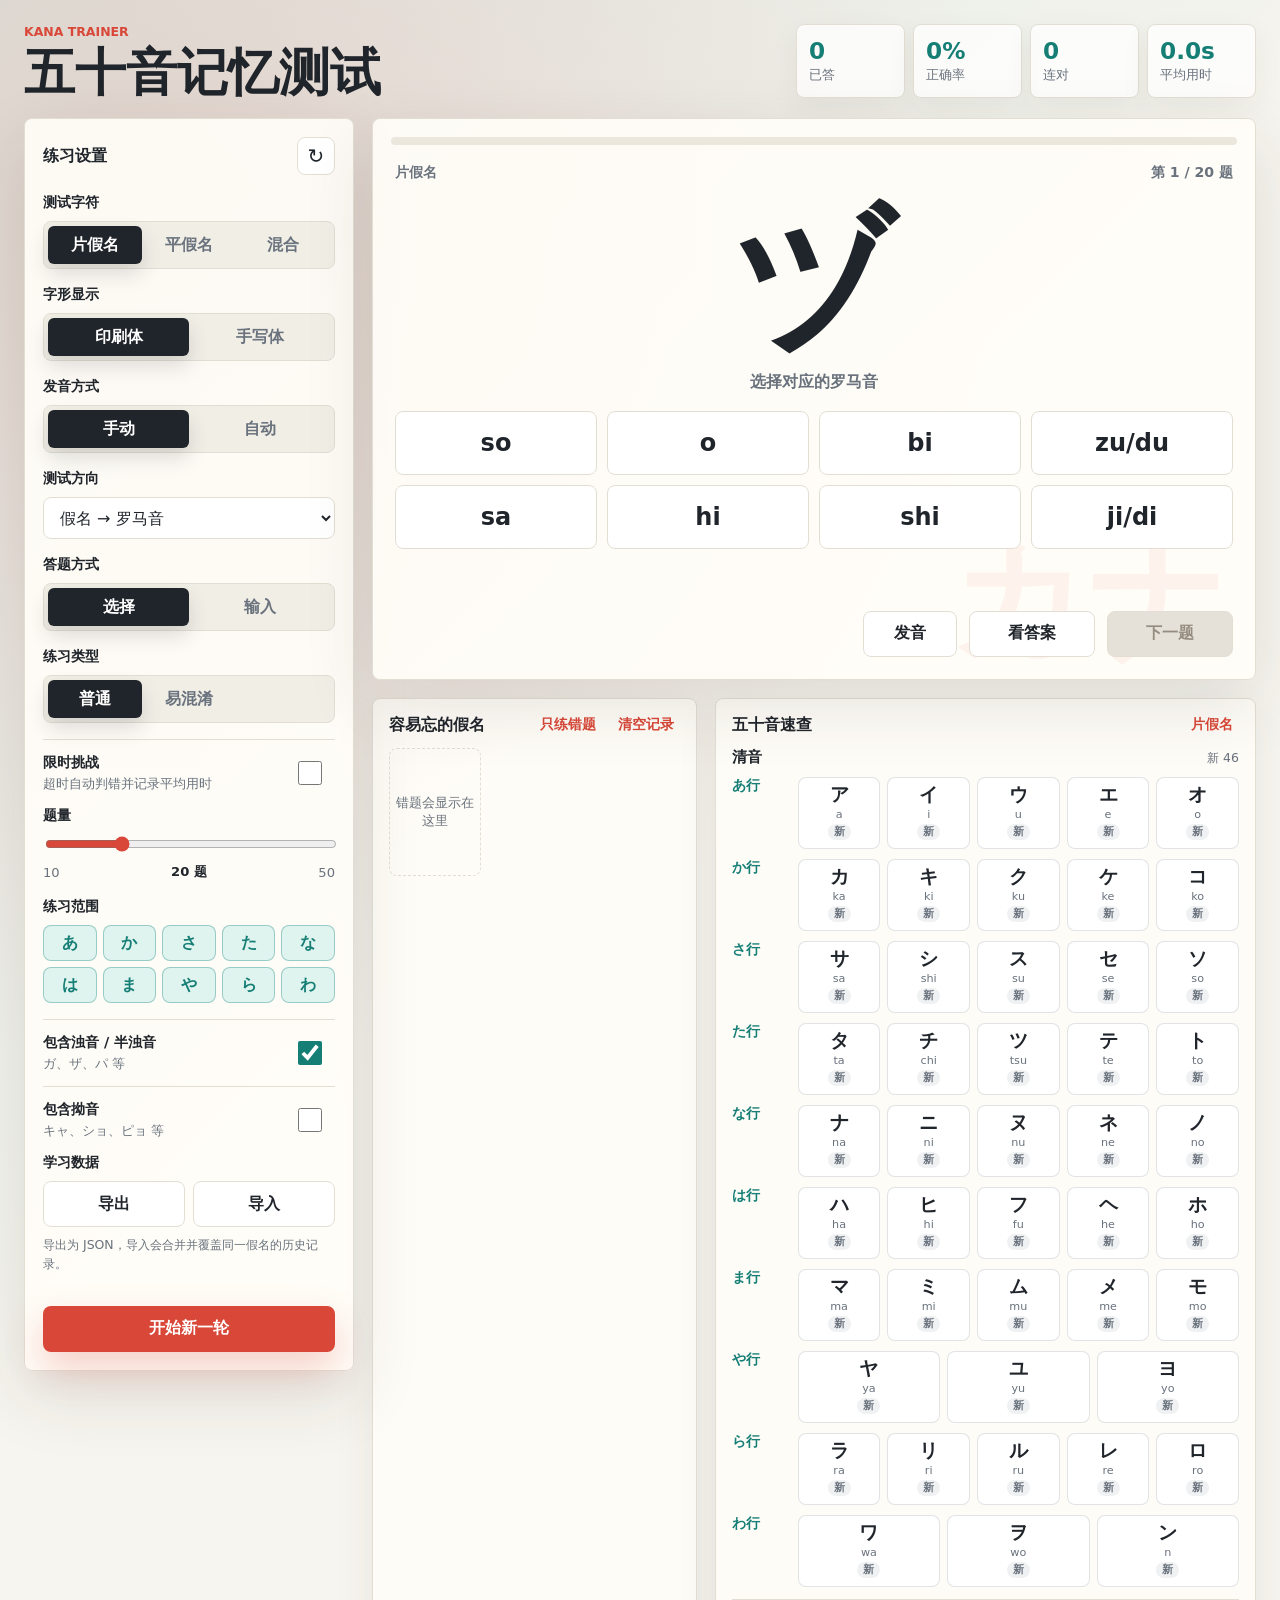
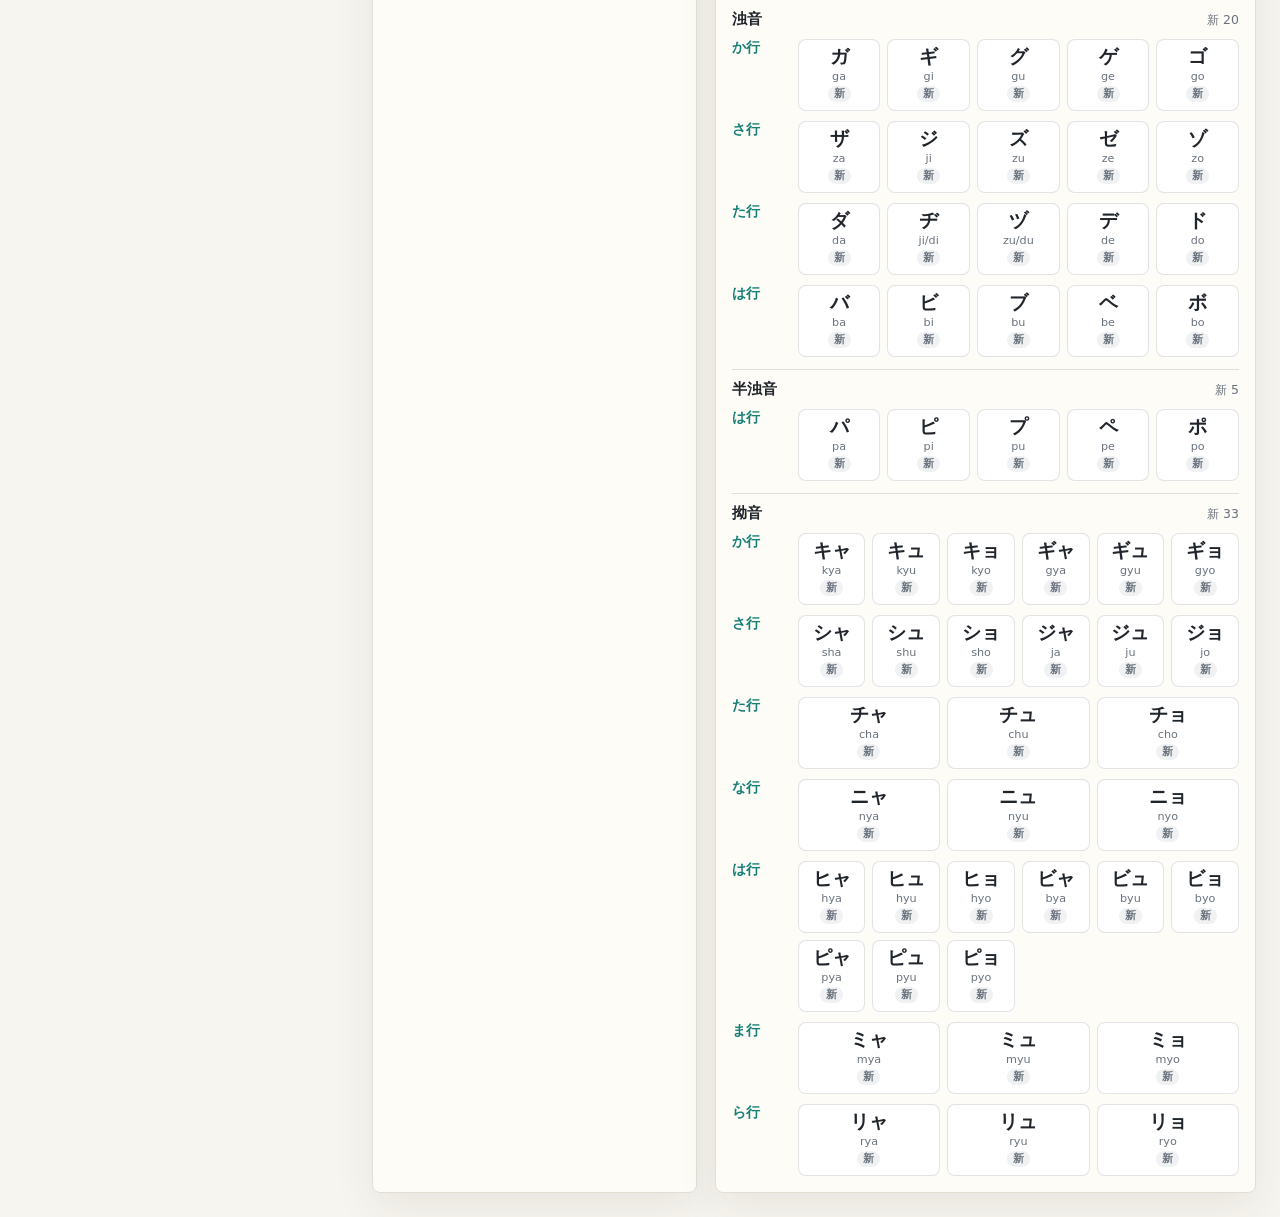
==== index.html @ 6e2c759f "feat: 实现五十音练习核心模块与测试 - 新增 speech.js 提供日语发音支持，包括语音合成检测与发音功能 - 新增 challenge-timer.js 实现限时挑战的倒计时与进度条显示 " ====
<!doctype html>
<html lang="zh-CN">
  <head>
    <meta charset="UTF-8" />
    <meta name="viewport" content="width=device-width, initial-scale=1.0" />
    <title>五十音记忆测试</title>
    <link rel="stylesheet" href="styles.css" />
  </head>
  <body>
    <main class="app-shell">
      <section class="workspace" aria-labelledby="page-title">
        <header class="topbar">
          <div>
            <p class="eyebrow">Kana Trainer</p>
            <h1 id="page-title">五十音记忆测试</h1>
          </div>
          <div class="score-strip" aria-label="当前练习统计">
            <div>
              <span id="answeredCount">0</span>
              <small>已答</small>
            </div>
            <div>
              <span id="accuracyRate">0%</span>
              <small>正确率</small>
            </div>
            <div>
              <span id="streakCount">0</span>
              <small>连对</small>
            </div>
            <div>
              <span id="averageTimeCount">0.0s</span>
              <small>平均用时</small>
            </div>
          </div>
        </header>

        <section class="quiz-layout">
          <aside class="panel settings-panel" aria-label="练习设置">
            <div class="panel-head">
              <h2>练习设置</h2>
              <button class="icon-button" id="resetButton" type="button" title="重置练习" aria-label="重置练习">
                <span aria-hidden="true">↻</span>
              </button>
            </div>

            <div class="control-group normal-scope-control">
              <label>测试字符</label>
              <div class="segmented" role="group" aria-label="测试字符">
                <button class="segment active" type="button" data-mode="katakana">片假名</button>
                <button class="segment" type="button" data-mode="hiragana">平假名</button>
                <button class="segment" type="button" data-mode="mixed">混合</button>
              </div>
            </div>

            <div class="control-group">
              <label>字形显示</label>
              <div class="segmented glyph-segmented" role="group" aria-label="字形显示">
                <button class="segment active" type="button" data-glyph="print">印刷体</button>
                <button class="segment" type="button" data-glyph="hand">手写体</button>
              </div>
            </div>

            <div class="control-group">
              <label>发音方式</label>
              <div class="segmented pronunciation-segmented" role="group" aria-label="发音方式">
                <button class="segment active" type="button" data-pronunciation="manual">手动</button>
                <button class="segment" type="button" data-pronunciation="auto">自动</button>
              </div>
            </div>

            <div class="control-group">
              <label for="directionSelect">测试方向</label>
              <select id="directionSelect">
                <option value="kana-to-romaji">假名 → 罗马音</option>
                <option value="romaji-to-kana">罗马音 → 假名</option>
              </select>
            </div>

            <div class="control-group">
              <label>答题方式</label>
              <div class="segmented answer-mode-segmented" role="group" aria-label="答题方式">
                <button class="segment active" type="button" data-answer-mode="choice">选择</button>
                <button class="segment" type="button" data-answer-mode="input">输入</button>
              </div>
            </div>

            <div class="control-group">
              <label>练习类型</label>
              <div class="segmented practice-type-segmented" role="group" aria-label="练习类型">
                <button class="segment active" type="button" data-practice-type="normal">普通</button>
                <button class="segment" type="button" data-practice-type="confusing">易混淆</button>
              </div>
            </div>

            <div class="switch-row">
              <label for="challengeToggle">
                <span>限时挑战</span>
                <small>超时自动判错并记录平均用时</small>
              </label>
              <input id="challengeToggle" type="checkbox" />
            </div>

            <div class="control-group hidden" id="challengeControl">
              <label for="challengeLimit">每题限时</label>
              <input id="challengeLimit" type="range" min="5" max="30" step="5" value="15" />
              <div class="range-row">
                <span>5 秒</span>
                <strong><span id="challengeLimitValue">15</span> 秒</strong>
                <span>30 秒</span>
              </div>
            </div>

            <div class="control-group confusing-control hidden" id="confusingControl">
              <label>专项分组</label>
              <div class="confusing-picker" aria-label="易混淆专项分组">
                <button class="confusing-chip active" type="button" data-confusing-set="all">全部</button>
                <button class="confusing-chip kana-text" type="button" data-confusing-set="shi-tsu">
                  シ / ツ
                </button>
                <button class="confusing-chip kana-text" type="button" data-confusing-set="so-n">
                  ソ / ン
                </button>
                <button class="confusing-chip kana-text" type="button" data-confusing-set="no-me">
                  ノ / メ
                </button>
                <button class="confusing-chip kana-text" type="button" data-confusing-set="nu-me">
                  ぬ / め
                </button>
                <button class="confusing-chip kana-text" type="button" data-confusing-set="sa-chi">
                  さ / ち
                </button>
                <button class="confusing-chip kana-text" type="button" data-confusing-set="re-wa-ne">
                  れ / わ / ね
                </button>
              </div>
            </div>

            <div class="control-group">
              <label for="questionLimit">题量</label>
              <input id="questionLimit" type="range" min="10" max="50" step="5" value="20" />
              <div class="range-row">
                <span>10</span>
                <strong><span id="questionLimitValue">20</span> 题</strong>
                <span>50</span>
              </div>
            </div>

            <div class="control-group normal-scope-control">
              <label>练习范围</label>
              <div class="row-picker" id="rowPicker" aria-label="练习范围"></div>
            </div>

            <div class="switch-row normal-scope-control">
              <label for="dakutenToggle">
                <span>包含浊音 / 半浊音</span>
                <small>ガ、ザ、パ 等</small>
              </label>
              <input id="dakutenToggle" type="checkbox" checked />
            </div>

            <div class="switch-row normal-scope-control">
              <label for="smallKanaToggle">
                <span>包含拗音</span>
                <small>キャ、ショ、ピョ 等</small>
              </label>
              <input id="smallKanaToggle" type="checkbox" />
            </div>

            <div class="control-group data-tools-group">
              <label>学习数据</label>
              <div class="data-tools">
                <button class="ghost-button data-tool-button" id="exportDataButton" type="button">
                  导出
                </button>
                <button class="ghost-button data-tool-button" id="importDataButton" type="button">
                  导入
                </button>
                <input
                  id="importDataInput"
                  type="file"
                  accept="application/json"
                  class="hidden"
                />
              </div>
              <small class="data-tools-hint">导出为 JSON，导入会合并并覆盖同一假名的历史记录。</small>
            </div>

            <button class="primary-button" id="newQuizButton" type="button">开始新一轮</button>
          </aside>

          <section class="practice-panel" aria-label="当前题目">
            <div class="question-card">
              <div class="progress-line" aria-hidden="true">
                <span id="progressBar"></span>
              </div>
              <div class="question-meta">
                <span id="quizModeLabel">片假名</span>
                <span id="questionCounter">第 1 / 20 题</span>
              </div>
              <div class="timer-strip hidden" id="timerStrip" aria-live="polite">
                <div class="timer-head">
                  <span>剩余时间</span>
                  <strong id="timerRemaining">15.0s</strong>
                </div>
                <div class="timer-line" aria-hidden="true">
                  <span id="timerBar"></span>
                </div>
              </div>
              <div class="prompt-wrap">
                <div class="prompt" id="promptText">ア</div>
                <div class="prompt-sub" id="promptSub">选择对应的罗马音</div>
              </div>
              <div class="options-grid" id="optionsGrid" aria-label="答案选项"></div>
              <div class="input-answer hidden" id="inputAnswerArea">
                <input id="answerInput" type="text" autocomplete="off" spellcheck="false" />
                <button class="next-button" id="submitInputButton" type="button">提交</button>
              </div>
              <div class="result-report hidden" id="resultReport" aria-live="polite"></div>
              <div class="feedback" id="feedback" aria-live="polite"></div>
              <div class="action-row" id="questionActionRow">
                <button class="ghost-button speak-button" id="speakButton" type="button">发音</button>
                <button class="ghost-button" id="revealButton" type="button">看答案</button>
                <button class="next-button" id="nextButton" type="button" disabled>下一题</button>
              </div>
            </div>

            <div class="mini-panels">
              <section class="compact-panel" aria-labelledby="weak-title">
                <div class="compact-title">
                  <h2 id="weak-title">容易忘的假名</h2>
                  <div class="compact-actions">
                    <button class="text-button" id="reviewMistakesButton" type="button">只练错题</button>
                    <button class="text-button" id="clearRecordsButton" type="button">清空记录</button>
                  </div>
                </div>
                <div class="weak-list" id="weakList"></div>
              </section>
              <section class="compact-panel" aria-labelledby="chart-title">
                <div class="compact-title">
                  <h2 id="chart-title">五十音速查</h2>
                  <button class="text-button" id="toggleChartButton" type="button">片假名</button>
                </div>
                <div class="kana-chart" id="kanaChart"></div>
              </section>
            </div>
          </section>
        </section>
      </section>
    </main>

    <script src="kana-core.js"></script>
    <script src="learning-records.js"></script>
    <script src="quiz-engine.js"></script>
    <script src="ui-renderers.js"></script>
    <script src="speech.js"></script>
    <script src="challenge-timer.js"></script>
    <script src="settings-controls.js"></script>
    <script src="question-view.js"></script>
    <script src="app-events.js"></script>
    <script src="learning-data-actions.js"></script>
    <script src="practice-session.js"></script>
    <script src="practice-planner.js"></script>
    <script src="app.js"></script>
  </body>
</html>
---- styles.css ----
:root {
  color-scheme: light;
  --bg: #f7f5ef;
  --paper: #fffdf8;
  --panel: #ffffff;
  --ink: #20252b;
  --muted: #69727d;
  --line: #e2ded4;
  --accent: #d94738;
  --accent-dark: #b9362b;
  --teal: #157e75;
  --teal-soft: #dff3ef;
  --gold: #d7a63b;
  --wrong: #c8374c;
  --right: #19886b;
  --shadow: 0 24px 70px rgba(51, 45, 35, 0.12);
  --kana-print-font: "Hiragino Sans", "Yu Gothic", "Noto Sans JP", "Meiryo", sans-serif;
  --kana-hand-font: "Klee", "Klee One", "YuKyokasho", "YuKyokasho Yoko", "Hannotate SC",
    "Hannotate TC", "HanziPen SC", "Tsukushi A Round Gothic", cursive;
  --kana-font: var(--kana-print-font);
  font-family:
    Inter, ui-sans-serif, system-ui, -apple-system, BlinkMacSystemFont, "Segoe UI",
    "Noto Sans SC", sans-serif;
}

:root[data-glyph="hand"] {
  --kana-font: var(--kana-hand-font);
}

* {
  box-sizing: border-box;
}

body {
  min-height: 100vh;
  margin: 0;
  background:
    radial-gradient(circle at 12% 8%, rgba(217, 71, 56, 0.14), transparent 30%),
    linear-gradient(135deg, rgba(21, 126, 117, 0.11), transparent 36%),
    var(--bg);
  color: var(--ink);
}

button,
input,
select {
  font: inherit;
}

button {
  cursor: pointer;
}

.app-shell {
  width: min(1440px, 100%);
  margin: 0 auto;
  padding: 24px;
}

.workspace {
  min-height: calc(100vh - 48px);
}

.topbar {
  display: flex;
  align-items: flex-end;
  justify-content: space-between;
  gap: 24px;
  margin-bottom: 20px;
}

.eyebrow {
  margin: 0 0 8px;
  color: var(--accent);
  font-size: 0.78rem;
  font-weight: 800;
  letter-spacing: 0;
  text-transform: uppercase;
}

h1,
h2,
p {
  margin: 0;
}

h1 {
  font-size: clamp(2rem, 4vw, 3.7rem);
  line-height: 1;
  letter-spacing: 0;
}

h2 {
  font-size: 1rem;
  letter-spacing: 0;
}

.score-strip {
  display: grid;
  grid-template-columns: repeat(4, minmax(78px, 1fr));
  gap: 8px;
  width: min(460px, 100%);
}

.score-strip div {
  min-height: 74px;
  padding: 12px;
  border: 1px solid var(--line);
  border-radius: 8px;
  background: rgba(255, 255, 255, 0.78);
  box-shadow: 0 10px 30px rgba(51, 45, 35, 0.06);
}

.score-strip span {
  display: block;
  color: var(--teal);
  font-size: 1.45rem;
  font-weight: 850;
}

.score-strip small {
  color: var(--muted);
  font-size: 0.82rem;
}

.quiz-layout {
  display: grid;
  grid-template-columns: 330px minmax(0, 1fr);
  gap: 18px;
  align-items: start;
}

.panel,
.question-card,
.compact-panel {
  border: 1px solid var(--line);
  border-radius: 8px;
  background: rgba(255, 253, 248, 0.92);
  box-shadow: var(--shadow);
}

.settings-panel {
  position: sticky;
  top: 20px;
  padding: 18px;
}

.panel-head,
.compact-title,
.action-row,
.question-meta,
.range-row,
.switch-row {
  display: flex;
  align-items: center;
  justify-content: space-between;
  gap: 12px;
}

.panel-head {
  margin-bottom: 18px;
}

.icon-button {
  display: grid;
  width: 38px;
  height: 38px;
  place-items: center;
  border: 1px solid var(--line);
  border-radius: 8px;
  background: #fff;
  color: var(--ink);
  font-size: 1.25rem;
}

.control-group {
  display: grid;
  gap: 9px;
  margin-bottom: 16px;
}

.confusing-control {
  padding-top: 4px;
  border-top: 1px solid var(--line);
}

.confusing-picker {
  display: grid;
  grid-template-columns: repeat(2, minmax(0, 1fr));
  gap: 6px;
}

.confusing-chip {
  min-height: 36px;
  padding: 0 10px;
  border: 1px solid var(--line);
  border-radius: 8px;
  background: #fff;
  color: var(--muted);
  font-weight: 750;
}

.confusing-chip.active {
  border-color: rgba(217, 71, 56, 0.28);
  background: rgba(217, 71, 56, 0.1);
  color: var(--accent-dark);
}

.control-group > label,
.switch-row span {
  color: var(--ink);
  font-size: 0.9rem;
  font-weight: 750;
}

.segmented {
  display: grid;
  grid-template-columns: repeat(3, 1fr);
  padding: 4px;
  border: 1px solid var(--line);
  border-radius: 8px;
  background: #f1eee6;
}

.glyph-segmented,
.pronunciation-segmented,
.answer-mode-segmented {
  grid-template-columns: repeat(2, 1fr);
}

.segment {
  min-height: 38px;
  border: 0;
  border-radius: 6px;
  background: transparent;
  color: var(--muted);
  font-weight: 750;
}

.segment.active {
  background: var(--ink);
  color: #fff;
  box-shadow: 0 10px 20px rgba(32, 37, 43, 0.15);
}

select,
input[type="range"] {
  width: 100%;
}

select {
  height: 42px;
  padding: 0 12px;
  border: 1px solid var(--line);
  border-radius: 8px;
  background: #fff;
  color: var(--ink);
}

input[type="range"] {
  accent-color: var(--accent);
}

.range-row {
  color: var(--muted);
  font-size: 0.82rem;
}

.range-row strong {
  color: var(--ink);
}

.row-picker {
  display: grid;
  grid-template-columns: repeat(5, 1fr);
  gap: 6px;
}

.row-chip {
  min-height: 36px;
  border: 1px solid var(--line);
  border-radius: 8px;
  background: #fff;
  color: var(--muted);
  font-weight: 750;
}

.kana-text {
  font-family: var(--kana-font);
}

:root[data-glyph="hand"] .kana-text {
  font-weight: 650;
}

.row-chip.active {
  border-color: rgba(21, 126, 117, 0.35);
  background: var(--teal-soft);
  color: var(--teal);
}

.switch-row {
  padding: 13px 0;
  border-top: 1px solid var(--line);
}

.switch-row label {
  display: grid;
  gap: 3px;
}

.switch-row small {
  color: var(--muted);
}

.data-tools {
  display: grid;
  grid-template-columns: repeat(2, minmax(0, 1fr));
  gap: 8px;
}

.data-tool-button {
  min-width: 0;
}

.data-tools-hint {
  color: var(--muted);
  font-size: 0.78rem;
  line-height: 1.5;
}

input[type="checkbox"] {
  width: 44px;
  height: 24px;
  accent-color: var(--teal);
}

.primary-button,
.next-button,
.ghost-button {
  min-height: 46px;
  border-radius: 8px;
  font-weight: 850;
}

.primary-button {
  width: 100%;
  margin-top: 16px;
  border: 0;
  background: var(--accent);
  color: #fff;
  box-shadow: 0 16px 36px rgba(217, 71, 56, 0.25);
}

.practice-panel {
  display: grid;
  gap: 18px;
}

.question-card {
  position: relative;
  overflow: hidden;
  min-height: 536px;
  padding: 22px;
}

.question-card::before {
  position: absolute;
  right: 28px;
  bottom: 12px;
  z-index: 0;
  color: rgba(217, 71, 56, 0.055);
  content: "カナ";
  font-family: var(--kana-font);
  font-size: 8.5rem;
  font-weight: 900;
  line-height: 1;
  pointer-events: none;
}

.question-card > * {
  position: relative;
  z-index: 1;
}

.progress-line {
  height: 8px;
  margin: -4px -4px 18px;
  overflow: hidden;
  border-radius: 999px;
  background: #ece7dd;
}

.progress-line span {
  display: block;
  width: 0%;
  height: 100%;
  border-radius: inherit;
  background: linear-gradient(90deg, var(--accent), var(--gold));
  transition: width 220ms ease;
}

.question-meta {
  color: var(--muted);
  font-size: 0.88rem;
  font-weight: 750;
}

.timer-strip {
  display: grid;
  gap: 8px;
  margin-top: 14px;
  padding: 12px;
  border: 1px solid rgba(215, 166, 59, 0.32);
  border-radius: 8px;
  background: rgba(215, 166, 59, 0.1);
}

.timer-head {
  display: flex;
  align-items: center;
  justify-content: space-between;
  gap: 12px;
  color: var(--muted);
  font-size: 0.84rem;
  font-weight: 750;
}

.timer-head strong {
  color: var(--accent-dark);
  font-size: 1rem;
}

.timer-line {
  height: 8px;
  overflow: hidden;
  border-radius: 999px;
  background: rgba(255, 255, 255, 0.86);
}

.timer-line span {
  display: block;
  width: 100%;
  height: 100%;
  border-radius: inherit;
  background: linear-gradient(90deg, var(--teal), var(--gold));
  transition:
    width 100ms linear,
    background 140ms ease;
}

.timer-line span.danger {
  background: linear-gradient(90deg, var(--wrong), var(--accent));
}

.prompt-wrap {
  display: grid;
  min-height: 190px;
  place-items: center;
  padding: 24px 0 14px;
  text-align: center;
}

.prompt {
  font-size: clamp(5.4rem, 12vw, 10rem);
  font-weight: 850;
  line-height: 1;
  letter-spacing: 0;
}

.prompt-sub {
  margin-top: 12px;
  color: var(--muted);
  font-size: 1rem;
  font-weight: 650;
}

.options-grid {
  display: grid;
  grid-template-columns: repeat(4, minmax(0, 1fr));
  gap: 10px;
  margin-top: 4px;
}

.hidden {
  display: none !important;
}

.input-answer {
  display: grid;
  grid-template-columns: minmax(0, 1fr) 132px;
  gap: 10px;
  margin-top: 4px;
}

.input-answer input {
  min-height: 56px;
  padding: 0 16px;
  border: 1px solid var(--line);
  border-radius: 8px;
  background: #fff;
  color: var(--ink);
  font-size: 1.2rem;
  font-weight: 750;
  letter-spacing: 0;
}

.input-answer input:focus {
  border-color: rgba(21, 126, 117, 0.55);
  outline: 3px solid rgba(21, 126, 117, 0.14);
}

.input-answer input:disabled {
  background: #f1eee6;
  color: var(--muted);
}

.input-answer input.correct {
  border-color: rgba(25, 136, 107, 0.35);
  background: #e2f4ec;
  color: var(--right);
}

.input-answer input.wrong {
  border-color: rgba(200, 55, 76, 0.35);
  background: #fae4e8;
  color: var(--wrong);
}

.result-report {
  display: grid;
  gap: 14px;
  margin-top: 10px;
}

.result-summary {
  display: grid;
  grid-template-columns: repeat(4, minmax(0, 1fr));
  gap: 10px;
}

.result-metric {
  display: grid;
  gap: 6px;
  min-height: 72px;
  padding: 12px;
  border: 1px solid var(--line);
  border-radius: 8px;
  background: #faf8f2;
}

.result-metric strong {
  color: var(--teal);
  font-size: 1.35rem;
  line-height: 1;
}

.result-metric span {
  color: var(--muted);
  font-size: 0.82rem;
}

.result-message {
  margin: 0;
  font-size: 0.95rem;
  font-weight: 750;
}

.result-message.right {
  color: var(--right);
}

.result-message.wrong {
  color: var(--wrong);
}

.result-sections {
  display: grid;
  grid-template-columns: repeat(2, minmax(0, 1fr));
  gap: 12px;
}

.result-section {
  display: grid;
  gap: 10px;
  padding-top: 12px;
  border-top: 1px solid var(--line);
}

.result-section h3 {
  margin: 0;
  color: var(--ink);
  font-size: 0.92rem;
}

.result-kana-list,
.result-row-list {
  display: grid;
  gap: 8px;
}

.result-kana-badge,
.result-row-badge,
.result-empty {
  border: 1px solid var(--line);
  border-radius: 8px;
  background: #fff;
}

.result-kana-badge,
.result-row-badge {
  display: grid;
  gap: 4px;
  padding: 10px 12px;
}

.result-kana-badge strong {
  font-size: 1.5rem;
  line-height: 1;
}

.result-kana-badge span,
.result-kana-badge small,
.result-row-badge span {
  color: var(--muted);
  font-size: 0.8rem;
}

.result-row-badge strong {
  font-size: 0.96rem;
}

.result-empty {
  display: grid;
  min-height: 76px;
  place-items: center;
  padding: 12px;
  color: var(--muted);
  font-size: 0.84rem;
  text-align: center;
}

.result-actions {
  display: flex;
  flex-wrap: wrap;
  justify-content: flex-end;
  gap: 10px;
}

.option-button {
  min-height: 64px;
  padding: 8px;
  border: 1px solid var(--line);
  border-radius: 8px;
  background: #fff;
  color: var(--ink);
  font-size: clamp(1.1rem, 2vw, 1.5rem);
  font-weight: 850;
  letter-spacing: 0;
  transition:
    transform 140ms ease,
    border-color 140ms ease,
    background 140ms ease;
}

.option-button:hover:not(:disabled),
.icon-button:hover,
.row-chip:hover,
.confusing-chip:hover,
.ghost-button:hover:not(:disabled),
.text-button:hover {
  border-color: rgba(21, 126, 117, 0.35);
  transform: translateY(-1px);
}

.option-button.correct {
  border-color: rgba(25, 136, 107, 0.35);
  background: #e2f4ec;
  color: var(--right);
}

.option-button.wrong {
  border-color: rgba(200, 55, 76, 0.35);
  background: #fae4e8;
  color: var(--wrong);
}

.option-button:disabled {
  cursor: default;
}

.feedback {
  min-height: 34px;
  margin: 16px 0 12px;
  color: var(--muted);
  font-weight: 750;
}

.feedback.right {
  color: var(--right);
}

.feedback.wrong {
  color: var(--wrong);
}

.action-row {
  justify-content: flex-end;
}

.ghost-button,
.next-button {
  min-width: 126px;
  border: 1px solid var(--line);
}

.ghost-button {
  background: #fff;
  color: var(--ink);
}

.ghost-button:disabled {
  border-color: var(--line);
  background: #f1eee6;
  color: #a59d90;
  cursor: default;
}

.speak-button {
  min-width: 94px;
}

.next-button {
  border-color: var(--teal);
  background: var(--teal);
  color: #fff;
}

.next-button:disabled {
  border-color: var(--line);
  background: #e6e1d8;
  color: #958d82;
  cursor: default;
}

.mini-panels {
  display: grid;
  grid-template-columns: minmax(260px, 0.75fr) minmax(420px, 1.25fr);
  gap: 18px;
}

.compact-panel {
  padding: 16px;
  box-shadow: 0 14px 40px rgba(51, 45, 35, 0.08);
}

.compact-title {
  margin-bottom: 12px;
}

.compact-actions {
  display: flex;
  align-items: center;
  justify-content: flex-end;
  gap: 10px;
}

.text-button {
  border: 0;
  background: transparent;
  color: var(--accent);
  font-size: 0.86rem;
  font-weight: 800;
}

.weak-list {
  display: grid;
  min-height: 128px;
  grid-template-columns: repeat(auto-fill, minmax(72px, 1fr));
  gap: 8px;
}

.weak-card,
.kana-cell {
  border: 1px solid var(--line);
  border-radius: 8px;
  background: #fff;
}

.weak-card {
  display: grid;
  min-height: 78px;
  place-items: center;
  padding: 8px;
  text-align: center;
}

.weak-card strong {
  font-size: 1.65rem;
  line-height: 1;
}

.weak-card span,
.weak-card small,
.empty-state {
  color: var(--muted);
  font-size: 0.82rem;
}

.weak-card small {
  font-size: 0.72rem;
}

.empty-state {
  display: grid;
  min-height: 112px;
  place-items: center;
  border: 1px dashed var(--line);
  border-radius: 8px;
  text-align: center;
}

.kana-chart {
  display: grid;
  gap: 12px;
}

.chart-section {
  display: grid;
  gap: 10px;
  padding-top: 10px;
  border-top: 1px solid var(--line);
}

.chart-section:first-child {
  padding-top: 0;
  border-top: 0;
}

.chart-section-head {
  display: flex;
  align-items: baseline;
  justify-content: space-between;
  gap: 10px;
}

.chart-section-head h3 {
  margin: 0;
  color: var(--ink);
  font-size: 0.94rem;
}

.chart-summary {
  color: var(--muted);
  font-size: 0.78rem;
  text-align: right;
}

.chart-section-body {
  display: grid;
  gap: 10px;
}

.chart-row {
  display: grid;
  grid-template-columns: 56px minmax(0, 1fr);
  gap: 10px;
  align-items: start;
}

.chart-row-label {
  color: var(--teal);
  font-size: 0.88rem;
  font-weight: 850;
  line-height: 1.2;
  text-align: left;
}

.chart-grid {
  display: grid;
  grid-template-columns: repeat(auto-fit, minmax(58px, 1fr));
  gap: 7px;
}

.kana-cell {
  display: grid;
  min-height: 72px;
  place-items: center;
  padding: 7px 6px;
  gap: 3px;
  color: var(--ink);
  cursor: pointer;
  font: inherit;
  text-align: center;
  transition:
    transform 140ms ease,
    border-color 140ms ease,
    background 140ms ease;
}

.kana-cell:hover,
.kana-cell:focus-visible {
  border-color: rgba(21, 126, 117, 0.35);
  background: var(--teal-soft);
  outline: none;
  transform: translateY(-1px);
}

.kana-cell strong {
  display: block;
  font-size: 1.2rem;
  line-height: 1;
}

.kana-cell span {
  color: var(--muted);
  font-size: 0.7rem;
}

.chart-status {
  display: inline-flex;
  align-items: center;
  justify-content: center;
  min-width: 2.1em;
  padding: 1px 6px;
  border-radius: 999px;
  background: #f1eee6;
  color: var(--muted);
  font-size: 0.68rem;
  font-weight: 800;
}

.kana-cell[data-mastery="new"] {
  border-color: rgba(105, 114, 125, 0.2);
}

.kana-cell[data-mastery="new"] .chart-status {
  background: rgba(105, 114, 125, 0.1);
  color: var(--muted);
}

.kana-cell[data-mastery="practice"] {
  border-color: rgba(21, 126, 117, 0.18);
  background: rgba(223, 243, 239, 0.55);
}

.kana-cell[data-mastery="practice"] .chart-status {
  background: rgba(21, 126, 117, 0.12);
  color: var(--teal);
}

.kana-cell[data-mastery="weak"] {
  border-color: rgba(200, 55, 76, 0.2);
  background: rgba(250, 228, 232, 0.72);
}

.kana-cell[data-mastery="weak"] .chart-status {
  background: rgba(200, 55, 76, 0.12);
  color: var(--wrong);
}

.kana-cell[data-mastery="steady"] {
  border-color: rgba(25, 136, 107, 0.2);
  background: rgba(226, 244, 236, 0.75);
}

.kana-cell[data-mastery="steady"] .chart-status {
  background: rgba(25, 136, 107, 0.12);
  color: var(--right);
}

@media (max-width: 1040px) {
  .topbar {
    align-items: stretch;
    flex-direction: column;
  }

  .score-strip {
    width: 100%;
  }

  .quiz-layout,
  .mini-panels {
    grid-template-columns: 1fr;
  }

  .settings-panel {
    position: static;
  }
}

@media (max-width: 680px) {
  .app-shell {
    padding: 14px 14px 92px;
  }

  .workspace {
    min-height: calc(100vh - 28px);
  }

  .score-strip {
    grid-template-columns: repeat(2, 1fr);
  }

  .score-strip div {
    min-height: 62px;
    padding: 10px;
  }

  .score-strip span {
    font-size: 1.12rem;
  }

  .topbar {
    gap: 14px;
    margin-bottom: 14px;
  }

  h1 {
    font-size: 2rem;
  }

  .timer-strip {
    margin-top: 12px;
    padding: 10px;
  }

  .question-card,
  .settings-panel,
  .compact-panel {
    padding: 14px;
  }

  .question-card {
    min-height: auto;
    padding-bottom: 18px;
  }

  .question-card::before {
    right: 12px;
    bottom: 72px;
    font-size: 5.8rem;
  }

  .prompt-wrap {
    min-height: 158px;
    padding: 18px 0 12px;
  }

  .prompt {
    font-size: 5rem;
  }

  .prompt-sub {
    font-size: 0.92rem;
  }

  .options-grid {
    grid-template-columns: repeat(2, minmax(0, 1fr));
  }

  .option-button {
    min-height: 64px;
    padding: 10px;
  }

  .action-row {
    position: sticky;
    bottom: 10px;
    display: grid;
    grid-template-columns: 0.9fr 0.9fr 1.2fr;
    padding: 10px;
    border: 1px solid var(--line);
    border-radius: 8px;
    background: rgba(255, 253, 248, 0.96);
    box-shadow: 0 14px 34px rgba(51, 45, 35, 0.18);
    backdrop-filter: blur(12px);
  }

  .action-row .ghost-button,
  .action-row .next-button {
    min-height: 48px;
    padding-inline: 8px;
  }

  .result-summary,
  .result-sections {
    grid-template-columns: 1fr;
  }

  .result-actions {
    display: grid;
    grid-template-columns: 1fr;
  }

  .input-answer {
    grid-template-columns: 1fr;
  }

  .input-answer input,
  .input-answer .next-button {
    min-height: 52px;
  }

  .ghost-button,
  .next-button {
    min-width: 0;
  }

  .data-tools {
    grid-template-columns: 1fr;
  }

  .kana-chart {
    gap: 10px;
  }

  .chart-row {
    grid-template-columns: 1fr;
  }

  .chart-row-label {
    font-size: 0.82rem;
  }

  .chart-grid {
    grid-template-columns: repeat(auto-fit, minmax(62px, 1fr));
  }
}
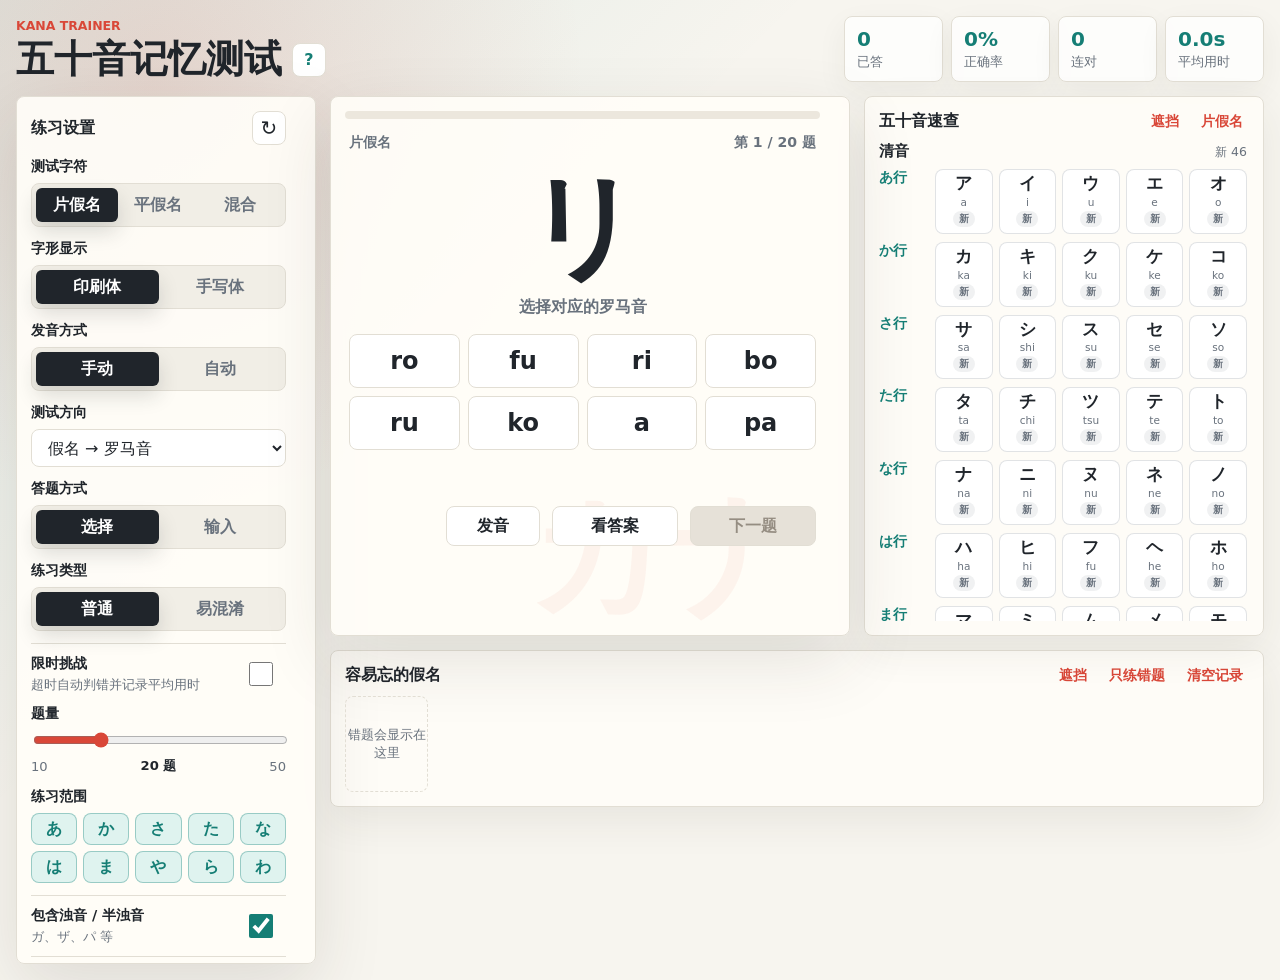
==== commit 0d0b9a06: "feat: 添加页面说明弹窗和内容遮挡功能 - 在标题栏添加帮助按钮，点击打开页面说明弹窗 - 弹窗支持关闭按钮、点击遮罩和Esc键关闭 - 为五十音速查表和薄弱项列表添加隐私遮挡功能 - 更新CSS" ====
--- a/index.html
+++ b/index.html
@@ -10,9 +10,23 @@
     <main class="app-shell">
       <section class="workspace" aria-labelledby="page-title">
         <header class="topbar">
-          <div>
+          <div class="title-block">
             <p class="eyebrow">Kana Trainer</p>
-            <h1 id="page-title">五十音记忆测试</h1>
+            <div class="title-row">
+              <h1 id="page-title">五十音记忆测试</h1>
+              <button
+                class="icon-button help-button"
+                id="openHelpButton"
+                type="button"
+                title="页面说明"
+                aria-label="页面说明"
+                aria-haspopup="dialog"
+                aria-controls="helpDialog"
+                aria-expanded="false"
+              >
+                <span aria-hidden="true">?</span>
+              </button>
+            </div>
           </div>
           <div class="score-strip" aria-label="当前练习统计">
             <div>
@@ -225,20 +239,38 @@
             </div>
 
             <div class="mini-panels">
-              <section class="compact-panel" aria-labelledby="weak-title">
+              <section class="compact-panel weak-panel" aria-labelledby="weak-title">
                 <div class="compact-title">
                   <h2 id="weak-title">容易忘的假名</h2>
                   <div class="compact-actions">
+                    <button
+                      class="text-button privacy-toggle-button"
+                      id="toggleWeakPrivacyButton"
+                      type="button"
+                      aria-pressed="false"
+                    >
+                      遮挡
+                    </button>
                     <button class="text-button" id="reviewMistakesButton" type="button">只练错题</button>
                     <button class="text-button" id="clearRecordsButton" type="button">清空记录</button>
                   </div>
                 </div>
                 <div class="weak-list" id="weakList"></div>
               </section>
-              <section class="compact-panel" aria-labelledby="chart-title">
+              <section class="compact-panel chart-panel" aria-labelledby="chart-title">
                 <div class="compact-title">
                   <h2 id="chart-title">五十音速查</h2>
-                  <button class="text-button" id="toggleChartButton" type="button">片假名</button>
+                  <div class="compact-actions">
+                    <button
+                      class="text-button privacy-toggle-button"
+                      id="toggleChartPrivacyButton"
+                      type="button"
+                      aria-pressed="false"
+                    >
+                      遮挡
+                    </button>
+                    <button class="text-button" id="toggleChartButton" type="button">片假名</button>
+                  </div>
                 </div>
                 <div class="kana-chart" id="kanaChart"></div>
               </section>
@@ -247,6 +279,45 @@
         </section>
       </section>
     </main>
+
+    <div class="modal-backdrop hidden" id="helpDialog" role="dialog" aria-modal="true" aria-labelledby="helpDialogTitle">
+      <section class="modal-panel" id="helpDialogPanel" tabindex="-1">
+        <div class="modal-head">
+          <div>
+            <p class="eyebrow">Guide</p>
+            <h2 id="helpDialogTitle">页面说明</h2>
+          </div>
+          <button class="icon-button" id="closeHelpButton" type="button" aria-label="关闭说明">
+            <span aria-hidden="true">×</span>
+          </button>
+        </div>
+        <div class="help-content">
+          <p>这个页面用于练习五十音的识别、罗马音对应和易混淆假名记忆。</p>
+          <div class="help-grid">
+            <section>
+              <h3>练习设置</h3>
+              <p>选择片假名、平假名或混合练习，调整答题方向、答题方式、题量、练习范围和限时挑战。</p>
+            </section>
+            <section>
+              <h3>答题卡</h3>
+              <p>展示当前题目、进度、答案选项或输入框。可以发音、查看答案，并进入下一题。</p>
+            </section>
+            <section>
+              <h3>五十音速查</h3>
+              <p>快速查看假名、罗马音和掌握状态。练习时可用遮挡按钮模糊内容，避免提前看到答案。</p>
+            </section>
+            <section>
+              <h3>容易忘的假名</h3>
+              <p>根据答题记录列出容易出错的假名，可一键进入错题练习，也可以清空历史记录。</p>
+            </section>
+            <section>
+              <h3>统计与数据</h3>
+              <p>顶部统计当前轮次的已答、正确率、连对和平均用时；学习数据支持 JSON 导出和导入。</p>
+            </section>
+          </div>
+        </div>
+      </section>
+    </div>
 
     <script src="kana-core.js"></script>
     <script src="learning-records.js"></script>
--- a/styles.css
+++ b/styles.css
@@ -52,25 +52,35 @@
 }
 
 .app-shell {
-  width: min(1440px, 100%);
+  width: min(1500px, 100%);
   margin: 0 auto;
-  padding: 24px;
+  padding: 16px;
 }
 
 .workspace {
-  min-height: calc(100vh - 48px);
+  min-height: calc(100vh - 32px);
 }
 
 .topbar {
   display: flex;
-  align-items: flex-end;
+  align-items: center;
   justify-content: space-between;
   gap: 24px;
-  margin-bottom: 20px;
+  margin-bottom: 14px;
+}
+
+.title-block {
+  min-width: 0;
+}
+
+.title-row {
+  display: flex;
+  align-items: center;
+  gap: 10px;
 }
 
 .eyebrow {
-  margin: 0 0 8px;
+  margin: 0 0 6px;
   color: var(--accent);
   font-size: 0.78rem;
   font-weight: 800;
@@ -85,8 +95,8 @@
 }
 
 h1 {
-  font-size: clamp(2rem, 4vw, 3.7rem);
-  line-height: 1;
+  font-size: clamp(1.8rem, 3vw, 3rem);
+  line-height: 1.05;
   letter-spacing: 0;
 }
 
@@ -97,14 +107,14 @@
 
 .score-strip {
   display: grid;
-  grid-template-columns: repeat(4, minmax(78px, 1fr));
+  grid-template-columns: repeat(4, minmax(70px, 1fr));
   gap: 8px;
-  width: min(460px, 100%);
+  width: min(420px, 100%);
 }
 
 .score-strip div {
-  min-height: 74px;
-  padding: 12px;
+  min-height: 58px;
+  padding: 10px 12px;
   border: 1px solid var(--line);
   border-radius: 8px;
   background: rgba(255, 255, 255, 0.78);
@@ -114,7 +124,7 @@
 .score-strip span {
   display: block;
   color: var(--teal);
-  font-size: 1.45rem;
+  font-size: 1.25rem;
   font-weight: 850;
 }
 
@@ -125,8 +135,8 @@
 
 .quiz-layout {
   display: grid;
-  grid-template-columns: 330px minmax(0, 1fr);
-  gap: 18px;
+  grid-template-columns: 300px minmax(0, 1fr);
+  gap: 14px;
   align-items: start;
 }
 
@@ -141,8 +151,11 @@
 
 .settings-panel {
   position: sticky;
-  top: 20px;
-  padding: 18px;
+  top: 16px;
+  max-height: calc(100vh - 32px);
+  overflow-y: auto;
+  padding: 14px;
+  scrollbar-gutter: stable;
 }
 
 .panel-head,
@@ -158,13 +171,13 @@
 }
 
 .panel-head {
-  margin-bottom: 18px;
+  margin-bottom: 12px;
 }
 
 .icon-button {
   display: grid;
-  width: 38px;
-  height: 38px;
+  width: 34px;
+  height: 34px;
   place-items: center;
   border: 1px solid var(--line);
   border-radius: 8px;
@@ -173,10 +186,17 @@
   font-size: 1.25rem;
 }
 
+.help-button {
+  flex: 0 0 auto;
+  color: var(--teal);
+  font-size: 1rem;
+  font-weight: 850;
+}
+
 .control-group {
   display: grid;
-  gap: 9px;
-  margin-bottom: 16px;
+  gap: 7px;
+  margin-bottom: 12px;
 }
 
 .confusing-control {
@@ -191,7 +211,7 @@
 }
 
 .confusing-chip {
-  min-height: 36px;
+  min-height: 32px;
   padding: 0 10px;
   border: 1px solid var(--line);
   border-radius: 8px;
@@ -224,12 +244,13 @@
 
 .glyph-segmented,
 .pronunciation-segmented,
-.answer-mode-segmented {
+.answer-mode-segmented,
+.practice-type-segmented {
   grid-template-columns: repeat(2, 1fr);
 }
 
 .segment {
-  min-height: 38px;
+  min-height: 34px;
   border: 0;
   border-radius: 6px;
   background: transparent;
@@ -249,7 +270,7 @@
 }
 
 select {
-  height: 42px;
+  height: 38px;
   padding: 0 12px;
   border: 1px solid var(--line);
   border-radius: 8px;
@@ -277,7 +298,7 @@
 }
 
 .row-chip {
-  min-height: 36px;
+  min-height: 32px;
   border: 1px solid var(--line);
   border-radius: 8px;
   background: #fff;
@@ -300,7 +321,7 @@
 }
 
 .switch-row {
-  padding: 13px 0;
+  padding: 10px 0;
   border-top: 1px solid var(--line);
 }
 
@@ -338,14 +359,14 @@
 .primary-button,
 .next-button,
 .ghost-button {
-  min-height: 46px;
+  min-height: 40px;
   border-radius: 8px;
   font-weight: 850;
 }
 
 .primary-button {
   width: 100%;
-  margin-top: 16px;
+  margin-top: 12px;
   border: 0;
   background: var(--accent);
   color: #fff;
@@ -353,15 +374,26 @@
 }
 
 .practice-panel {
-  display: grid;
-  gap: 18px;
+  --practice-main-height: clamp(440px, calc(100vh - 180px), 540px);
+  display: grid;
+  grid-template-areas:
+    "question chart"
+    "weak weak";
+  grid-template-columns: minmax(460px, 1fr) minmax(340px, 400px);
+  grid-template-rows: var(--practice-main-height) auto;
+  gap: 14px;
+  align-items: stretch;
+  min-width: 0;
 }
 
 .question-card {
+  grid-area: question;
   position: relative;
-  overflow: hidden;
-  min-height: 536px;
-  padding: 22px;
+  overflow-y: auto;
+  height: 100%;
+  min-height: 0;
+  padding: 18px;
+  scrollbar-gutter: stable;
 }
 
 .question-card::before {
@@ -385,7 +417,7 @@
 
 .progress-line {
   height: 8px;
-  margin: -4px -4px 18px;
+  margin: -4px -4px 14px;
   overflow: hidden;
   border-radius: 999px;
   background: #ece7dd;
@@ -409,8 +441,8 @@
 .timer-strip {
   display: grid;
   gap: 8px;
-  margin-top: 14px;
-  padding: 12px;
+  margin-top: 10px;
+  padding: 10px;
   border: 1px solid rgba(215, 166, 59, 0.32);
   border-radius: 8px;
   background: rgba(215, 166, 59, 0.1);
@@ -455,14 +487,14 @@
 
 .prompt-wrap {
   display: grid;
-  min-height: 190px;
+  min-height: 154px;
   place-items: center;
-  padding: 24px 0 14px;
+  padding: 18px 0 12px;
   text-align: center;
 }
 
 .prompt {
-  font-size: clamp(5.4rem, 12vw, 10rem);
+  font-size: clamp(4.6rem, 9vw, 7.4rem);
   font-weight: 850;
   line-height: 1;
   letter-spacing: 0;
@@ -478,12 +510,72 @@
 .options-grid {
   display: grid;
   grid-template-columns: repeat(4, minmax(0, 1fr));
-  gap: 10px;
+  gap: 8px;
   margin-top: 4px;
 }
 
 .hidden {
   display: none !important;
+}
+
+.modal-backdrop {
+  position: fixed;
+  inset: 0;
+  z-index: 20;
+  display: grid;
+  place-items: center;
+  padding: 24px;
+  background: rgba(32, 37, 43, 0.38);
+}
+
+.modal-panel {
+  width: min(680px, 100%);
+  max-height: min(720px, calc(100vh - 48px));
+  overflow-y: auto;
+  padding: 20px;
+  border: 1px solid var(--line);
+  border-radius: 8px;
+  background: var(--paper);
+  box-shadow: var(--shadow);
+  outline: none;
+}
+
+.modal-head {
+  display: flex;
+  align-items: flex-start;
+  justify-content: space-between;
+  gap: 18px;
+  margin-bottom: 16px;
+}
+
+.modal-head h2 {
+  font-size: 1.25rem;
+}
+
+.help-content {
+  display: grid;
+  gap: 16px;
+  color: var(--muted);
+  line-height: 1.7;
+}
+
+.help-grid {
+  display: grid;
+  grid-template-columns: repeat(2, minmax(0, 1fr));
+  gap: 10px;
+}
+
+.help-grid section {
+  padding: 12px;
+  border: 1px solid var(--line);
+  border-radius: 8px;
+  background: #fff;
+}
+
+.help-grid h3 {
+  margin: 0 0 6px;
+  color: var(--ink);
+  font-size: 0.94rem;
 }
 
 .input-answer {
@@ -494,7 +586,7 @@
 }
 
 .input-answer input {
-  min-height: 56px;
+  min-height: 50px;
   padding: 0 16px;
   border: 1px solid var(--line);
   border-radius: 8px;
@@ -529,8 +621,8 @@
 
 .result-report {
   display: grid;
-  gap: 14px;
-  margin-top: 10px;
+  gap: 12px;
+  margin-top: 8px;
 }
 
 .result-summary {
@@ -542,8 +634,8 @@
 .result-metric {
   display: grid;
   gap: 6px;
-  min-height: 72px;
-  padding: 12px;
+  min-height: 64px;
+  padding: 10px;
   border: 1px solid var(--line);
   border-radius: 8px;
   background: #faf8f2;
@@ -648,7 +740,7 @@
 }
 
 .option-button {
-  min-height: 64px;
+  min-height: 54px;
   padding: 8px;
   border: 1px solid var(--line);
   border-radius: 8px;
@@ -691,7 +783,7 @@
 
 .feedback {
   min-height: 34px;
-  margin: 16px 0 12px;
+  margin: 12px 0 10px;
   color: var(--muted);
   font-weight: 750;
 }
@@ -744,18 +836,28 @@
 }
 
 .mini-panels {
-  display: grid;
-  grid-template-columns: minmax(260px, 0.75fr) minmax(420px, 1.25fr);
-  gap: 18px;
+  display: contents;
 }
 
 .compact-panel {
-  padding: 16px;
+  display: grid;
+  grid-template-rows: auto minmax(0, 1fr);
+  min-height: 0;
+  overflow: hidden;
+  padding: 14px;
   box-shadow: 0 14px 40px rgba(51, 45, 35, 0.08);
 }
 
+.chart-panel {
+  grid-area: chart;
+}
+
+.weak-panel {
+  grid-area: weak;
+}
+
 .compact-title {
-  margin-bottom: 12px;
+  margin-bottom: 10px;
 }
 
 .compact-actions {
@@ -773,11 +875,19 @@
   font-weight: 800;
 }
 
+.privacy-toggle-button[aria-pressed="true"] {
+  color: var(--teal);
+}
+
 .weak-list {
   display: grid;
-  min-height: 128px;
-  grid-template-columns: repeat(auto-fill, minmax(72px, 1fr));
+  position: relative;
+  max-height: 148px;
+  min-height: 0;
+  overflow-y: auto;
+  grid-template-columns: repeat(auto-fill, minmax(76px, 1fr));
   gap: 8px;
+  padding-right: 2px;
 }
 
 .weak-card,
@@ -789,14 +899,14 @@
 
 .weak-card {
   display: grid;
-  min-height: 78px;
+  min-height: 66px;
   place-items: center;
   padding: 8px;
   text-align: center;
 }
 
 .weak-card strong {
-  font-size: 1.65rem;
+  font-size: 1.45rem;
   line-height: 1;
 }
 
@@ -813,7 +923,7 @@
 
 .empty-state {
   display: grid;
-  min-height: 112px;
+  min-height: 96px;
   place-items: center;
   border: 1px dashed var(--line);
   border-radius: 8px;
@@ -822,13 +932,34 @@
 
 .kana-chart {
   display: grid;
-  gap: 12px;
+  position: relative;
+  min-height: 0;
+  overflow-y: auto;
+  gap: 10px;
+  padding-right: 2px;
+}
+
+.privacy-blurred {
+  user-select: none;
+}
+
+.weak-list > *,
+.kana-chart > * {
+  transition:
+    filter 180ms ease,
+    opacity 180ms ease;
+}
+
+.privacy-blurred > * {
+  filter: blur(8px);
+  opacity: 0.68;
+  pointer-events: none;
 }
 
 .chart-section {
   display: grid;
-  gap: 10px;
-  padding-top: 10px;
+  gap: 8px;
+  padding-top: 8px;
   border-top: 1px solid var(--line);
 }
 
@@ -858,13 +989,13 @@
 
 .chart-section-body {
   display: grid;
-  gap: 10px;
+  gap: 8px;
 }
 
 .chart-row {
   display: grid;
-  grid-template-columns: 56px minmax(0, 1fr);
-  gap: 10px;
+  grid-template-columns: 48px minmax(0, 1fr);
+  gap: 8px;
   align-items: start;
 }
 
@@ -878,15 +1009,15 @@
 
 .chart-grid {
   display: grid;
-  grid-template-columns: repeat(auto-fit, minmax(58px, 1fr));
-  gap: 7px;
+  grid-template-columns: repeat(auto-fit, minmax(50px, 1fr));
+  gap: 6px;
 }
 
 .kana-cell {
   display: grid;
-  min-height: 72px;
+  min-height: 58px;
   place-items: center;
-  padding: 7px 6px;
+  padding: 6px 5px;
   gap: 3px;
   color: var(--ink);
   cursor: pointer;
@@ -908,13 +1039,13 @@
 
 .kana-cell strong {
   display: block;
-  font-size: 1.2rem;
+  font-size: 1.05rem;
   line-height: 1;
 }
 
 .kana-cell span {
   color: var(--muted);
-  font-size: 0.7rem;
+  font-size: 0.66rem;
 }
 
 .chart-status {
@@ -926,7 +1057,7 @@
   border-radius: 999px;
   background: #f1eee6;
   color: var(--muted);
-  font-size: 0.68rem;
+  font-size: 0.64rem;
   font-weight: 800;
 }
 
@@ -969,7 +1100,7 @@
   color: var(--right);
 }
 
-@media (max-width: 1040px) {
+@media (max-width: 1180px) {
   .topbar {
     align-items: stretch;
     flex-direction: column;
@@ -980,12 +1111,39 @@
   }
 
   .quiz-layout,
+  .practice-panel,
   .mini-panels {
     grid-template-columns: 1fr;
   }
 
+  .practice-panel {
+    grid-template-areas:
+      "question"
+      "weak"
+      "chart";
+    grid-template-rows: auto;
+  }
+
+  .question-card {
+    height: auto;
+    min-height: auto;
+  }
+
   .settings-panel {
     position: static;
+    max-height: none;
+    overflow-y: visible;
+  }
+
+  .mini-panels {
+    height: auto;
+    max-height: none;
+  }
+
+  .weak-list,
+  .kana-chart {
+    max-height: none;
+    overflow-y: visible;
   }
 }
 
@@ -1034,6 +1192,19 @@
   .question-card {
     min-height: auto;
     padding-bottom: 18px;
+  }
+
+  .modal-backdrop {
+    padding: 14px;
+  }
+
+  .modal-panel {
+    max-height: calc(100vh - 28px);
+    padding: 16px;
+  }
+
+  .help-grid {
+    grid-template-columns: 1fr;
   }
 
   .question-card::before {
